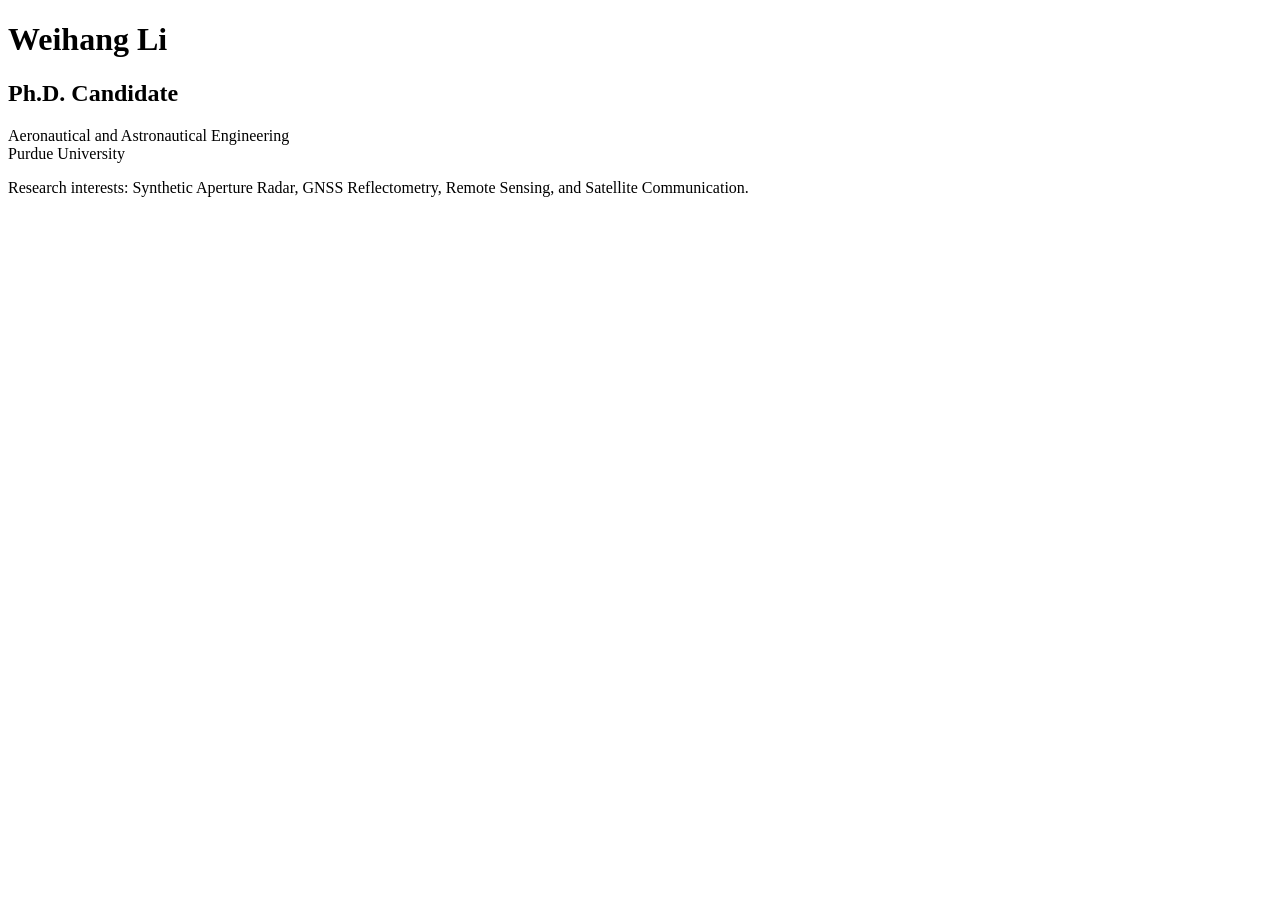
==== index.html @ 522d4e04 "Add initial index.html for personal webpage" ====
<!DOCTYPE html>
<html lang="en">

<head>
    <meta charset="UTF-8">
    <meta name="viewport" content="width=device-width, initial-scale=1.0">

    <title>Weihang Li</title>
</head>

<body>

    <h1>Weihang Li</h1>

    <h2>Ph.D. Candidate</h2>

    <p>
        Aeronautical and Astronautical Engineering<br>
        Purdue University
    </p>

    <p>
        Research interests: Synthetic Aperture Radar,
        GNSS Reflectometry, Remote Sensing,
        and Satellite Communication.
    </p>

</body>

</html>
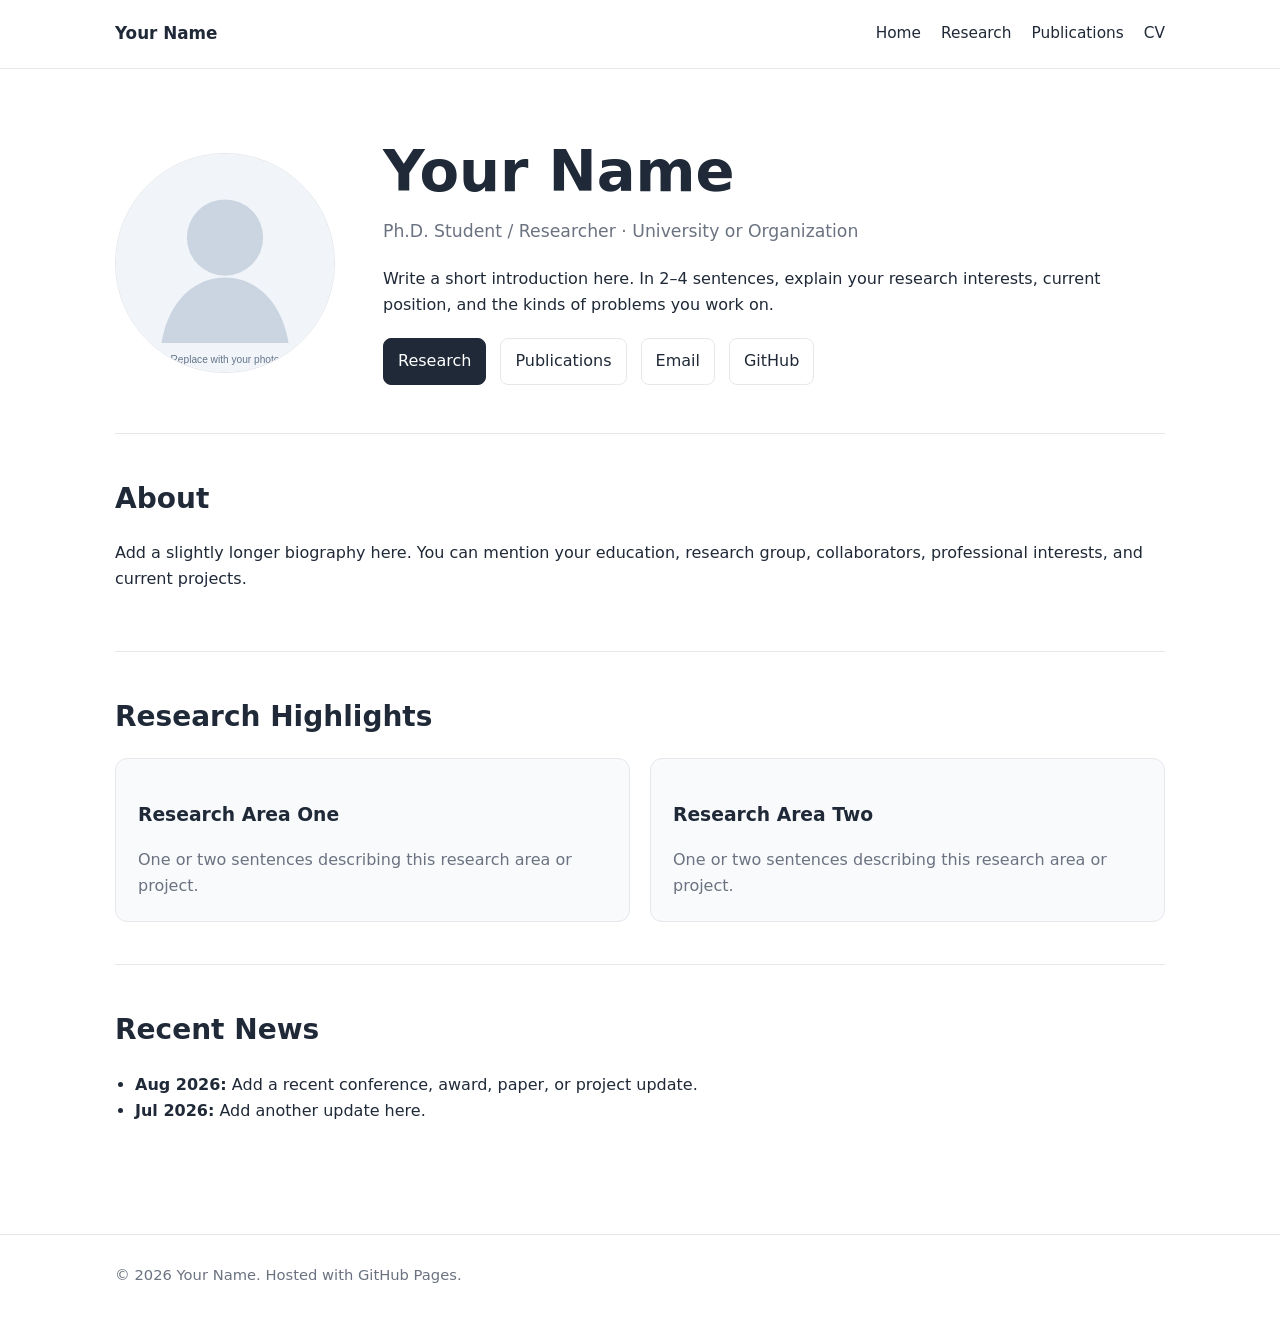
==== commit eea62d05: "Add files via upload" ====
--- a/index.html
+++ b/index.html
@@ -1,30 +1,78 @@
-<!DOCTYPE html>
+<!doctype html>
 <html lang="en">
+<head>
+  <meta charset="utf-8">
+  <meta name="viewport" content="width=device-width, initial-scale=1">
+  <meta name="description" content="Personal academic website">
+  <title>Your Name</title>
+  <link rel="stylesheet" href="assets/css/style.css">
+</head>
+<body>
+<header class="site-header">
+  <div class="container nav">
+    <a class="brand" href="index.html">Your Name</a>
+    <nav class="nav-links" aria-label="Main navigation">
+      <a href="index.html">Home</a>
+      <a href="research.html">Research</a>
+      <a href="publications.html">Publications</a>
+      <a href="cv.html">CV</a>
+    </nav>
+  </div>
+</header>
 
-<head>
-    <meta charset="UTF-8">
-    <meta name="viewport" content="width=device-width, initial-scale=1.0">
+<main class="container">
+  <section class="hero">
+    <img class="profile-photo" src="assets/images/profile.svg" alt="Your Name">
+    <div>
+      <h1>Your Name</h1>
+      <p class="subtitle">Ph.D. Student / Researcher · University or Organization</p>
+      <p>
+        Write a short introduction here. In 2–4 sentences, explain your research interests,
+        current position, and the kinds of problems you work on.
+      </p>
+      <div class="quick-links">
+        <a class="button primary" href="research.html">Research</a>
+        <a class="button" href="publications.html">Publications</a>
+        <a class="button" href="mailto:your.email@example.com">Email</a>
+        <a class="button" href="https://github.com/yourusername">GitHub</a>
+      </div>
+    </div>
+  </section>
 
-    <title>Weihang Li</title>
-</head>
+  <section class="section-divider">
+    <h2>About</h2>
+    <p>
+      Add a slightly longer biography here. You can mention your education, research group,
+      collaborators, professional interests, and current projects.
+    </p>
+  </section>
 
-<body>
+  <section class="section-divider">
+    <h2>Research Highlights</h2>
+    <div class="grid">
+      <article class="card">
+        <h3>Research Area One</h3>
+        <p>One or two sentences describing this research area or project.</p>
+      </article>
+      <article class="card">
+        <h3>Research Area Two</h3>
+        <p>One or two sentences describing this research area or project.</p>
+      </article>
+    </div>
+  </section>
 
-    <h1>Weihang Li</h1>
+  <section class="section-divider">
+    <h2>Recent News</h2>
+    <ul class="list">
+      <li><strong>Aug 2026:</strong> Add a recent conference, award, paper, or project update.</li>
+      <li><strong>Jul 2026:</strong> Add another update here.</li>
+    </ul>
+  </section>
+</main>
 
-    <h2>Ph.D. Candidate</h2>
-
-    <p>
-        Aeronautical and Astronautical Engineering<br>
-        Purdue University
-    </p>
-
-    <p>
-        Research interests: Synthetic Aperture Radar,
-        GNSS Reflectometry, Remote Sensing,
-        and Satellite Communication.
-    </p>
-
+<footer>
+  <div class="container">© <span id="year"></span> Your Name. Hosted with GitHub Pages.</div>
+</footer>
+<script>document.getElementById('year').textContent = new Date().getFullYear();</script>
 </body>
-
 </html>
--- a/assets/css/style.css
+++ b/assets/css/style.css
@@ -0,0 +1,90 @@
+:root {
+  --bg: #ffffff;
+  --text: #1f2937;
+  --muted: #6b7280;
+  --line: #e5e7eb;
+  --accent: #1d4ed8;
+  --card: #f8fafc;
+  --max-width: 1050px;
+}
+
+* { box-sizing: border-box; }
+html { scroll-behavior: smooth; }
+body {
+  margin: 0;
+  font-family: Inter, ui-sans-serif, system-ui, -apple-system, BlinkMacSystemFont, "Segoe UI", sans-serif;
+  color: var(--text);
+  background: var(--bg);
+  line-height: 1.65;
+}
+a { color: var(--accent); text-decoration: none; }
+a:hover { text-decoration: underline; }
+
+.container { width: min(92%, var(--max-width)); margin: 0 auto; }
+.site-header {
+  position: sticky;
+  top: 0;
+  z-index: 10;
+  background: rgba(255,255,255,.96);
+  border-bottom: 1px solid var(--line);
+}
+.nav {
+  min-height: 68px;
+  display: flex;
+  align-items: center;
+  justify-content: space-between;
+  gap: 24px;
+}
+.brand { font-size: 1.05rem; font-weight: 700; color: var(--text); }
+.nav-links { display: flex; flex-wrap: wrap; gap: 20px; }
+.nav-links a { color: var(--text); font-size: .96rem; }
+
+.hero {
+  display: grid;
+  grid-template-columns: 220px 1fr;
+  gap: 48px;
+  align-items: center;
+  padding: 72px 0 48px;
+}
+.profile-photo {
+  width: 220px;
+  height: 220px;
+  border-radius: 50%;
+  object-fit: cover;
+  border: 1px solid var(--line);
+}
+h1 { font-size: clamp(2.2rem, 5vw, 3.6rem); line-height: 1.08; margin: 0 0 14px; }
+h2 { font-size: 1.75rem; margin: 0 0 18px; }
+h3 { margin-bottom: 6px; }
+.subtitle { color: var(--muted); font-size: 1.08rem; margin: 0 0 20px; }
+.quick-links { display: flex; flex-wrap: wrap; gap: 14px; margin-top: 20px; }
+.button {
+  display: inline-block;
+  padding: 9px 14px;
+  border: 1px solid var(--line);
+  border-radius: 8px;
+  color: var(--text);
+  background: white;
+}
+.button.primary { background: var(--text); color: white; border-color: var(--text); }
+
+section { padding: 42px 0; }
+.section-divider { border-top: 1px solid var(--line); }
+.grid { display: grid; grid-template-columns: repeat(2, 1fr); gap: 20px; }
+.card { background: var(--card); border: 1px solid var(--line); border-radius: 12px; padding: 22px; }
+.card p { margin-bottom: 0; color: var(--muted); }
+.list { padding-left: 20px; }
+.meta { color: var(--muted); font-size: .94rem; }
+.page-header { padding: 64px 0 24px; }
+.page-header h1 { font-size: 2.6rem; }
+.content-block { margin-bottom: 34px; }
+.publication { padding: 20px 0; border-bottom: 1px solid var(--line); }
+.publication:last-child { border-bottom: 0; }
+footer { margin-top: 52px; border-top: 1px solid var(--line); padding: 28px 0 40px; color: var(--muted); font-size: .92rem; }
+
+@media (max-width: 720px) {
+  .nav { align-items: flex-start; padding: 16px 0; flex-direction: column; gap: 10px; }
+  .hero { grid-template-columns: 1fr; gap: 28px; padding-top: 48px; }
+  .profile-photo { width: 170px; height: 170px; }
+  .grid { grid-template-columns: 1fr; }
+}
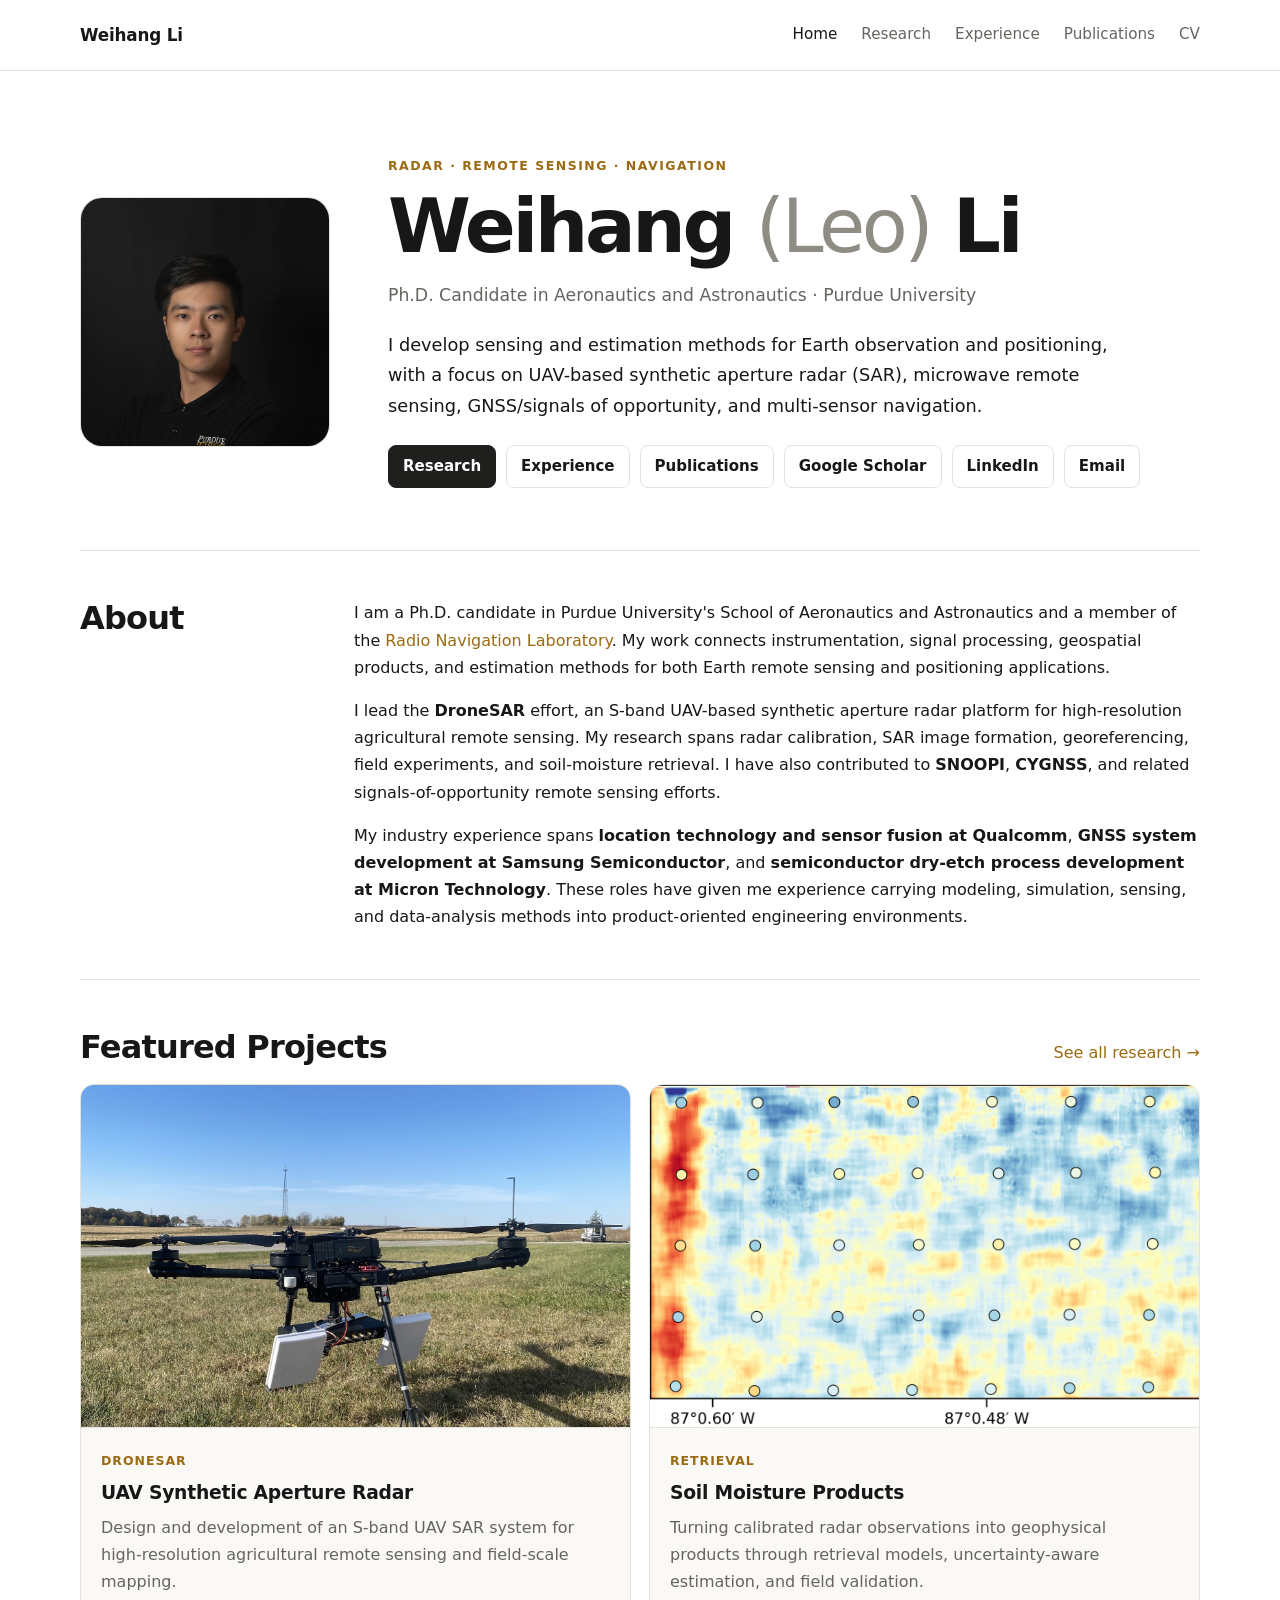
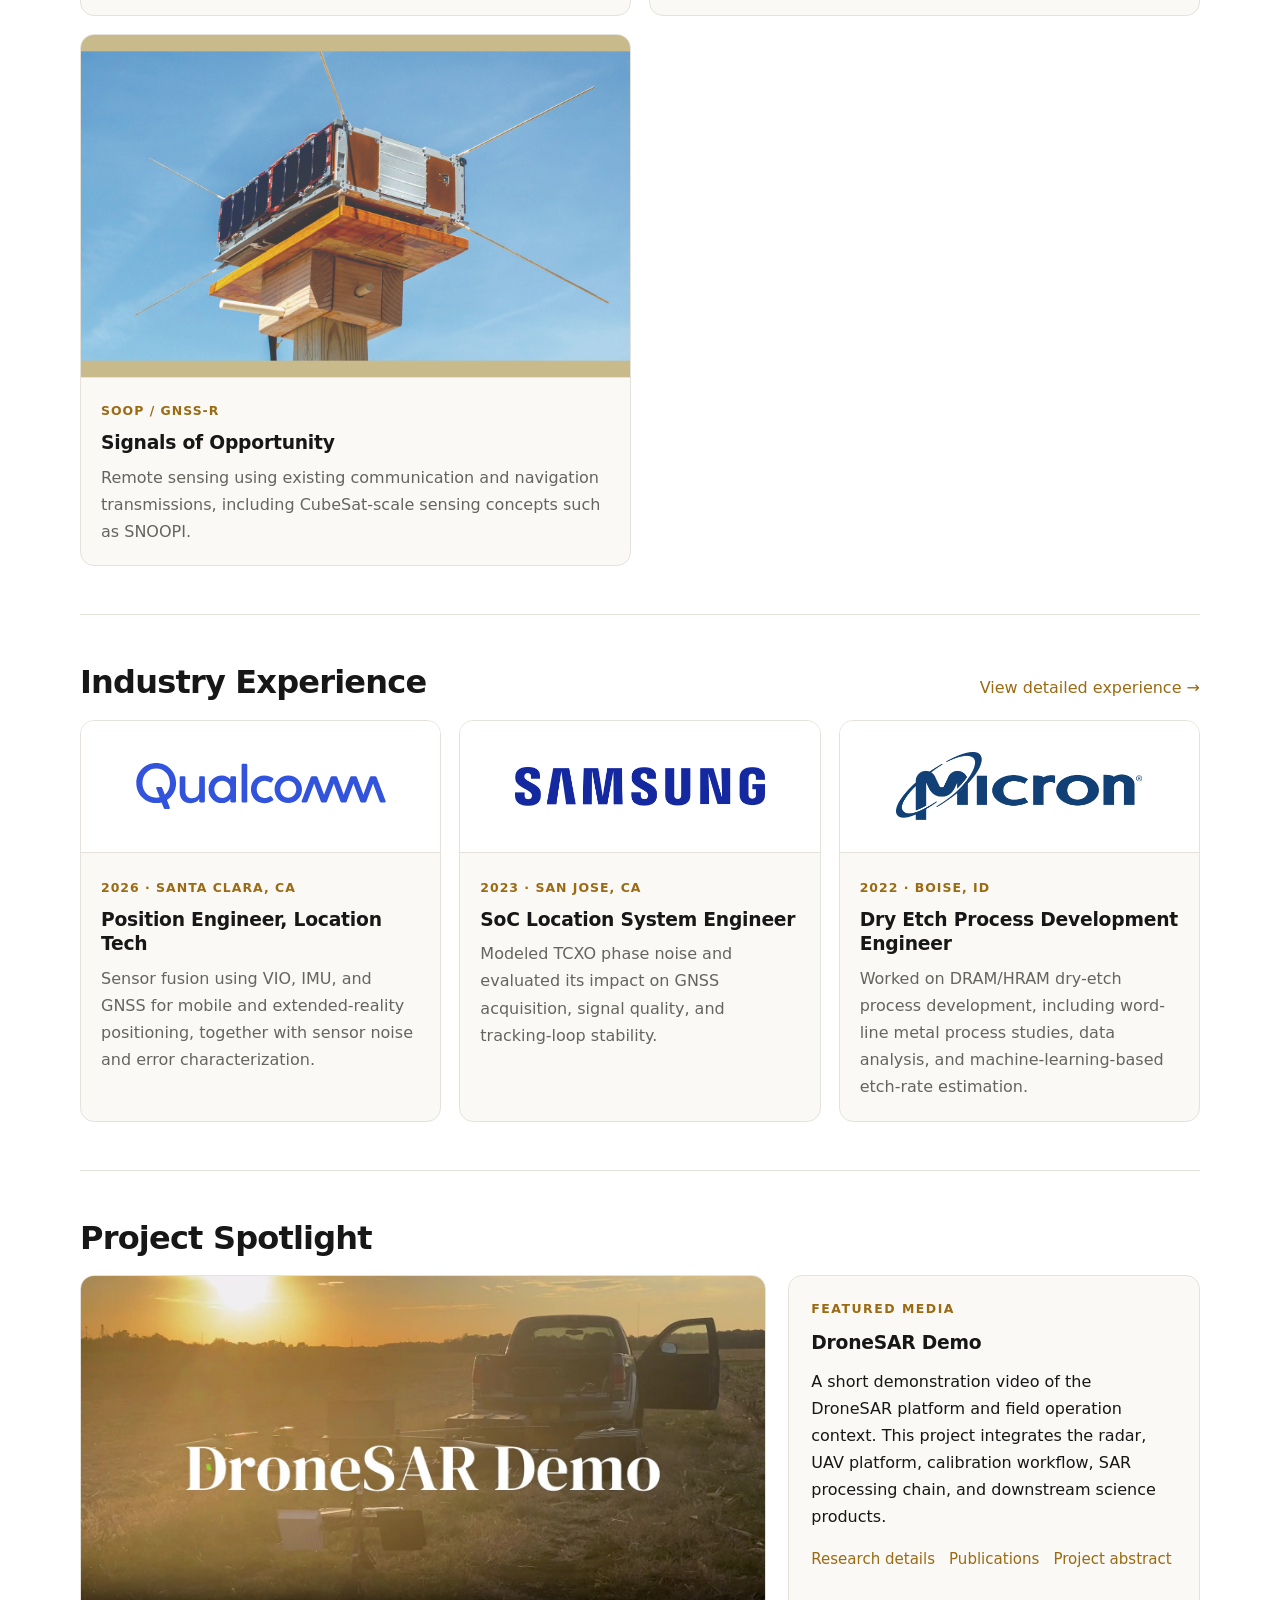
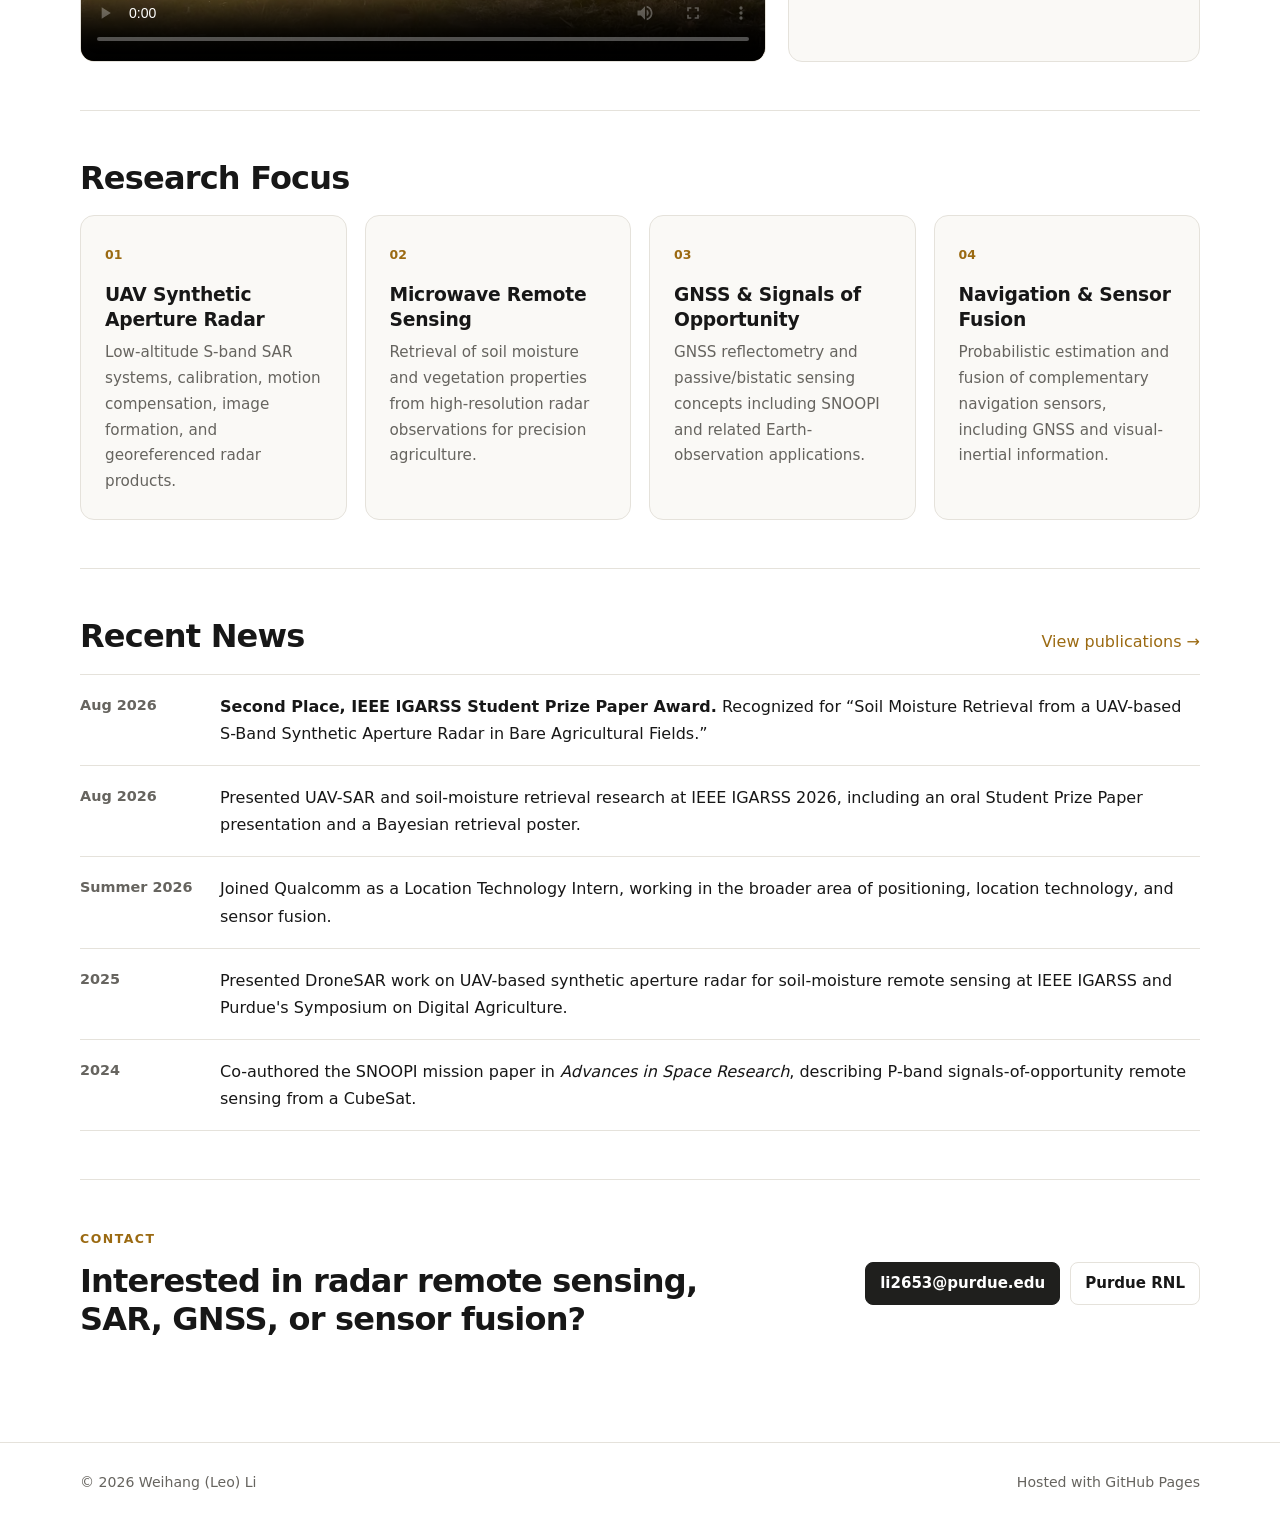
==== commit f43126fe: "Add files via upload" ====
--- a/index.html
+++ b/index.html
@@ -3,17 +3,19 @@
 <head>
   <meta charset="utf-8">
   <meta name="viewport" content="width=device-width, initial-scale=1">
-  <meta name="description" content="Personal academic website">
-  <title>Your Name</title>
+  <meta name="description" content="Weihang (Leo) Li — Ph.D. Candidate at Purdue University working on radar remote sensing, synthetic aperture radar, signals of opportunity, and positioning/sensor fusion.">
+  <meta name="author" content="Weihang Li">
+  <title>Weihang (Leo) Li</title>
   <link rel="stylesheet" href="assets/css/style.css">
 </head>
 <body>
 <header class="site-header">
   <div class="container nav">
-    <a class="brand" href="index.html">Your Name</a>
+    <a class="brand" href="index.html">Weihang Li</a>
     <nav class="nav-links" aria-label="Main navigation">
-      <a href="index.html">Home</a>
+      <a class="active" href="index.html">Home</a>
       <a href="research.html">Research</a>
+      <a href="experience.html">Experience</a>
       <a href="publications.html">Publications</a>
       <a href="cv.html">CV</a>
     </nav>
@@ -22,56 +24,229 @@
 
 <main class="container">
   <section class="hero">
-    <img class="profile-photo" src="assets/images/profile.svg" alt="Your Name">
-    <div>
-      <h1>Your Name</h1>
-      <p class="subtitle">Ph.D. Student / Researcher · University or Organization</p>
-      <p>
-        Write a short introduction here. In 2–4 sentences, explain your research interests,
-        current position, and the kinds of problems you work on.
+    <img class="profile-photo" src="assets/images/profile.jpg" alt="Weihang (Leo) Li portrait">
+    <div>
+      <p class="eyebrow">Radar · Remote Sensing · Navigation</p>
+      <h1>Weihang <span class="muted-name">(Leo)</span> Li</h1>
+      <p class="subtitle">Ph.D. Candidate in Aeronautics and Astronautics · Purdue University</p>
+      <p class="lead">
+        I develop sensing and estimation methods for Earth observation and positioning, with a focus on
+        UAV-based synthetic aperture radar (SAR), microwave remote sensing, GNSS/signals of opportunity,
+        and multi-sensor navigation.
       </p>
       <div class="quick-links">
         <a class="button primary" href="research.html">Research</a>
+        <a class="button" href="experience.html">Experience</a>
         <a class="button" href="publications.html">Publications</a>
-        <a class="button" href="mailto:your.email@example.com">Email</a>
-        <a class="button" href="https://github.com/yourusername">GitHub</a>
-      </div>
-    </div>
-  </section>
-
-  <section class="section-divider">
-    <h2>About</h2>
-    <p>
-      Add a slightly longer biography here. You can mention your education, research group,
-      collaborators, professional interests, and current projects.
-    </p>
-  </section>
-
-  <section class="section-divider">
-    <h2>Research Highlights</h2>
-    <div class="grid">
-      <article class="card">
-        <h3>Research Area One</h3>
-        <p>One or two sentences describing this research area or project.</p>
-      </article>
-      <article class="card">
-        <h3>Research Area Two</h3>
-        <p>One or two sentences describing this research area or project.</p>
-      </article>
-    </div>
-  </section>
-
-  <section class="section-divider">
-    <h2>Recent News</h2>
-    <ul class="list">
-      <li><strong>Aug 2026:</strong> Add a recent conference, award, paper, or project update.</li>
-      <li><strong>Jul 2026:</strong> Add another update here.</li>
-    </ul>
+        <a class="button" href="https://scholar.google.com/citations?user=dfO99kAAAAAJ&amp;hl=en" target="_blank" rel="noopener">Google Scholar</a>
+        <a class="button" href="https://www.linkedin.com/in/weihang-li-purdue/" target="_blank" rel="noopener">LinkedIn</a>
+        <a class="button" href="mailto:li2653@purdue.edu">Email</a>
+      </div>
+    </div>
+  </section>
+
+  <section class="section-divider two-col">
+    <div>
+      <h2>About</h2>
+    </div>
+    <div>
+      <p>
+        I am a Ph.D. candidate in Purdue University's School of Aeronautics and Astronautics and a member of the
+        <a href="https://engineering.purdue.edu/RNL/" target="_blank" rel="noopener">Radio Navigation Laboratory</a>.
+        My work connects instrumentation, signal processing, geospatial products, and estimation methods for both
+        Earth remote sensing and positioning applications.
+      </p>
+      <p>
+        I lead the <strong>DroneSAR</strong> effort, an S-band UAV-based synthetic aperture radar platform for high-resolution
+        agricultural remote sensing. My research spans radar calibration, SAR image formation, georeferencing,
+        field experiments, and soil-moisture retrieval. I have also contributed to <strong>SNOOPI</strong>, <strong>CYGNSS</strong>, and
+        related signals-of-opportunity remote sensing efforts.
+      </p>
+      <p>
+        My industry experience spans <strong>location technology and sensor fusion at Qualcomm</strong>,
+        <strong>GNSS system development at Samsung Semiconductor</strong>, and <strong>semiconductor dry-etch process development at Micron Technology</strong>.
+        These roles have given me experience carrying modeling, simulation, sensing, and data-analysis methods into product-oriented engineering environments.
+      </p>
+    </div>
+  </section>
+
+  <section class="section-divider">
+    <div class="section-heading-row">
+      <h2>Featured Projects</h2>
+      <a href="research.html">See all research →</a>
+    </div>
+    <div class="feature-grid">
+      <article class="feature-card">
+        <img src="assets/images/dronesar-system.jpg" alt="DroneSAR UAV platform with radar payload">
+        <div class="feature-body">
+          <span class="feature-tag">DroneSAR</span>
+          <h3>UAV Synthetic Aperture Radar</h3>
+          <p>Design and development of an S-band UAV SAR system for high-resolution agricultural remote sensing and field-scale mapping.</p>
+        </div>
+      </article>
+
+      <article class="feature-card">
+        <img src="assets/images/soil-moisture-map.png" alt="Soil moisture retrieval map">
+        <div class="feature-body">
+          <span class="feature-tag">Retrieval</span>
+          <h3>Soil Moisture Products</h3>
+          <p>Turning calibrated radar observations into geophysical products through retrieval models, uncertainty-aware estimation, and field validation.</p>
+        </div>
+      </article>
+
+      <article class="feature-card">
+        <img src="assets/images/snoopi-mission.png" alt="SNOOPI signals-of-opportunity mission image">
+        <div class="feature-body">
+          <span class="feature-tag">SoOp / GNSS-R</span>
+          <h3>Signals of Opportunity</h3>
+          <p>Remote sensing using existing communication and navigation transmissions, including CubeSat-scale sensing concepts such as SNOOPI.</p>
+        </div>
+      </article>
+
+
+    </div>
+  </section>
+
+  <section class="section-divider">
+    <div class="section-heading-row">
+      <h2>Industry Experience</h2>
+      <a href="experience.html">View detailed experience →</a>
+    </div>
+    <div class="experience-card-grid">
+      <article class="experience-card">
+        <div class="experience-logo-box">
+          <img src="assets/images/qualcomm-logo.svg" alt="Qualcomm logo">
+        </div>
+        <div class="experience-card-body">
+          <span class="feature-tag">2026 · Santa Clara, CA</span>
+          <h3>Position Engineer, Location Tech</h3>
+          <p>Sensor fusion using VIO, IMU, and GNSS for mobile and extended-reality positioning, together with sensor noise and error characterization.</p>
+        </div>
+      </article>
+
+      <article class="experience-card">
+        <div class="experience-logo-box">
+          <img src="assets/images/samsung-logo.webp" alt="Samsung logo">
+        </div>
+        <div class="experience-card-body">
+          <span class="feature-tag">2023 · San Jose, CA</span>
+          <h3>SoC Location System Engineer</h3>
+          <p>Modeled TCXO phase noise and evaluated its impact on GNSS acquisition, signal quality, and tracking-loop stability.</p>
+        </div>
+      </article>
+
+      <article class="experience-card">
+        <div class="experience-logo-box">
+          <img src="assets/images/micron-logo.webp" alt="Micron Technology logo">
+        </div>
+        <div class="experience-card-body">
+          <span class="feature-tag">2022 · Boise, ID</span>
+          <h3>Dry Etch Process Development Engineer</h3>
+          <p>Worked on DRAM/HRAM dry-etch process development, including word-line metal process studies, data analysis, and machine-learning-based etch-rate estimation.</p>
+        </div>
+      </article>
+    </div>
+  </section>
+
+  <section class="section-divider">
+    <h2>Project Spotlight</h2>
+    <div class="video-panel">
+      <div>
+        <video controls preload="metadata" poster="assets/images/dronesar-demo-poster.jpg">
+          <source src="assets/media/DroneSAR_Demo_web.mp4" type="video/mp4">
+          Your browser does not support the video tag.
+        </video>
+      </div>
+      <div class="text-panel">
+        <p class="eyebrow">Featured media</p>
+        <h3>DroneSAR Demo</h3>
+        <p>
+          A short demonstration video of the DroneSAR platform and field operation context. This project integrates the radar,
+          UAV platform, calibration workflow, SAR processing chain, and downstream science products.
+        </p>
+        <div class="inline-links">
+          <a href="research.html">Research details</a>
+          <a href="publications.html">Publications</a>
+          <a href="https://docs.lib.purdue.edu/sydag/2025/posters/20/" target="_blank" rel="noopener">Project abstract</a>
+        </div>
+      </div>
+    </div>
+  </section>
+
+  <section class="section-divider">
+    <div class="section-heading-row">
+      <h2>Research Focus</h2>
+    </div>
+    <div class="grid grid-4">
+      <article class="card">
+        <span class="card-kicker">01</span>
+        <h3>UAV Synthetic Aperture Radar</h3>
+        <p>Low-altitude S-band SAR systems, calibration, motion compensation, image formation, and georeferenced radar products.</p>
+      </article>
+      <article class="card">
+        <span class="card-kicker">02</span>
+        <h3>Microwave Remote Sensing</h3>
+        <p>Retrieval of soil moisture and vegetation properties from high-resolution radar observations for precision agriculture.</p>
+      </article>
+      <article class="card">
+        <span class="card-kicker">03</span>
+        <h3>GNSS & Signals of Opportunity</h3>
+        <p>GNSS reflectometry and passive/bistatic sensing concepts including SNOOPI and related Earth-observation applications.</p>
+      </article>
+      <article class="card">
+        <span class="card-kicker">04</span>
+        <h3>Navigation & Sensor Fusion</h3>
+        <p>Probabilistic estimation and fusion of complementary navigation sensors, including GNSS and visual-inertial information.</p>
+      </article>
+    </div>
+  </section>
+
+  <section class="section-divider">
+    <div class="section-heading-row">
+      <h2>Recent News</h2>
+      <a href="publications.html">View publications →</a>
+    </div>
+    <div class="timeline">
+      <div class="timeline-item">
+        <div class="timeline-date">Aug 2026</div>
+        <div><strong>Second Place, IEEE IGARSS Student Prize Paper Award.</strong> Recognized for “Soil Moisture Retrieval from a UAV-based S-Band Synthetic Aperture Radar in Bare Agricultural Fields.”</div>
+      </div>
+      <div class="timeline-item">
+        <div class="timeline-date">Aug 2026</div>
+        <div>Presented UAV-SAR and soil-moisture retrieval research at IEEE IGARSS 2026, including an oral Student Prize Paper presentation and a Bayesian retrieval poster.</div>
+      </div>
+      <div class="timeline-item">
+        <div class="timeline-date">Summer 2026</div>
+        <div>Joined Qualcomm as a Location Technology Intern, working in the broader area of positioning, location technology, and sensor fusion.</div>
+      </div>
+      <div class="timeline-item">
+        <div class="timeline-date">2025</div>
+        <div>Presented DroneSAR work on UAV-based synthetic aperture radar for soil-moisture remote sensing at IEEE IGARSS and Purdue's Symposium on Digital Agriculture.</div>
+      </div>
+      <div class="timeline-item">
+        <div class="timeline-date">2024</div>
+        <div>Co-authored the SNOOPI mission paper in <em>Advances in Space Research</em>, describing P-band signals-of-opportunity remote sensing from a CubeSat.</div>
+      </div>
+    </div>
+  </section>
+
+  <section class="section-divider contact-strip">
+    <div>
+      <p class="eyebrow">Contact</p>
+      <h2>Interested in radar remote sensing, SAR, GNSS, or sensor fusion?</h2>
+    </div>
+    <div class="contact-actions">
+      <a class="button primary" href="mailto:li2653@purdue.edu">li2653@purdue.edu</a>
+      <a class="button" href="https://engineering.purdue.edu/RNL/people/" target="_blank" rel="noopener">Purdue RNL</a>
+    </div>
   </section>
 </main>
 
 <footer>
-  <div class="container">© <span id="year"></span> Your Name. Hosted with GitHub Pages.</div>
+  <div class="container footer-row">
+    <span>© <span id="year"></span> Weihang (Leo) Li</span>
+    <span>Hosted with GitHub Pages</span>
+  </div>
 </footer>
 <script>document.getElementById('year').textContent = new Date().getFullYear();</script>
 </body>
--- a/assets/css/style.css
+++ b/assets/css/style.css
@@ -1,11 +1,13 @@
 :root {
   --bg: #ffffff;
-  --text: #1f2937;
-  --muted: #6b7280;
-  --line: #e5e7eb;
-  --accent: #1d4ed8;
-  --card: #f8fafc;
-  --max-width: 1050px;
+  --text: #171717;
+  --muted: #66645f;
+  --line: #e5e2db;
+  --accent: #9b6a12;
+  --accent-soft: #f6f0e3;
+  --card: #faf9f6;
+  --dark: #1f1f1d;
+  --max-width: 1120px;
 }
 
 * { box-sizing: border-box; }
@@ -15,76 +17,386 @@
   font-family: Inter, ui-sans-serif, system-ui, -apple-system, BlinkMacSystemFont, "Segoe UI", sans-serif;
   color: var(--text);
   background: var(--bg);
-  line-height: 1.65;
+  line-height: 1.7;
+  -webkit-font-smoothing: antialiased;
 }
 a { color: var(--accent); text-decoration: none; }
 a:hover { text-decoration: underline; }
+img, video { max-width: 100%; display: block; }
+code { background: var(--card); padding: .12rem .32rem; border: 1px solid var(--line); border-radius: 4px; }
 
 .container { width: min(92%, var(--max-width)); margin: 0 auto; }
 .site-header {
   position: sticky;
   top: 0;
   z-index: 10;
-  background: rgba(255,255,255,.96);
+  background: rgba(255,255,255,.94);
+  backdrop-filter: blur(12px);
   border-bottom: 1px solid var(--line);
 }
 .nav {
-  min-height: 68px;
+  min-height: 70px;
   display: flex;
   align-items: center;
   justify-content: space-between;
-  gap: 24px;
-}
-.brand { font-size: 1.05rem; font-weight: 700; color: var(--text); }
-.nav-links { display: flex; flex-wrap: wrap; gap: 20px; }
-.nav-links a { color: var(--text); font-size: .96rem; }
+  gap: 28px;
+}
+.brand { font-size: 1.05rem; font-weight: 760; color: var(--text); letter-spacing: -.01em; }
+.nav-links { display: flex; flex-wrap: wrap; gap: 24px; }
+.nav-links a { color: var(--muted); font-size: .95rem; }
+.nav-links a.active, .nav-links a:hover { color: var(--text); text-decoration: none; }
 
 .hero {
   display: grid;
-  grid-template-columns: 220px 1fr;
-  gap: 48px;
-  align-items: center;
-  padding: 72px 0 48px;
+  grid-template-columns: 250px 1fr;
+  gap: 58px;
+  align-items: center;
+  padding: 84px 0 62px;
 }
 .profile-photo {
-  width: 220px;
-  height: 220px;
-  border-radius: 50%;
+  width: 250px;
+  height: 250px;
+  border-radius: 22px;
   object-fit: cover;
   border: 1px solid var(--line);
-}
-h1 { font-size: clamp(2.2rem, 5vw, 3.6rem); line-height: 1.08; margin: 0 0 14px; }
-h2 { font-size: 1.75rem; margin: 0 0 18px; }
-h3 { margin-bottom: 6px; }
+  background: var(--card);
+}
+.eyebrow {
+  margin: 0 0 12px;
+  color: var(--accent);
+  font-size: .78rem;
+  font-weight: 800;
+  letter-spacing: .12em;
+  text-transform: uppercase;
+}
+h1 { font-size: clamp(2.45rem, 6vw, 4.7rem); line-height: 1.02; letter-spacing: -.045em; margin: 0 0 16px; }
+h2 { font-size: clamp(1.55rem, 3vw, 2rem); line-height: 1.2; letter-spacing: -.025em; margin: 0 0 18px; }
+h3 { line-height: 1.3; letter-spacing: -.012em; margin: 0 0 8px; }
+p { margin-top: 0; }
 .subtitle { color: var(--muted); font-size: 1.08rem; margin: 0 0 20px; }
-.quick-links { display: flex; flex-wrap: wrap; gap: 14px; margin-top: 20px; }
+.subtitle.wide { max-width: 780px; }
+.lead { max-width: 760px; font-size: 1.11rem; }
+.muted-name { color: #8f8c84; font-weight: 520; }
+.quick-links { display: flex; flex-wrap: wrap; gap: 10px; margin-top: 24px; }
 .button {
-  display: inline-block;
-  padding: 9px 14px;
+  display: inline-flex;
+  align-items: center;
+  min-height: 42px;
+  padding: 8px 14px;
   border: 1px solid var(--line);
   border-radius: 8px;
   color: var(--text);
   background: white;
-}
-.button.primary { background: var(--text); color: white; border-color: var(--text); }
-
-section { padding: 42px 0; }
+  font-size: .94rem;
+  font-weight: 610;
+}
+.button:hover { text-decoration: none; border-color: #c7c2b9; }
+.button.primary { background: var(--dark); color: white; border-color: var(--dark); }
+
+section { padding: 48px 0; }
 .section-divider { border-top: 1px solid var(--line); }
-.grid { display: grid; grid-template-columns: repeat(2, 1fr); gap: 20px; }
-.card { background: var(--card); border: 1px solid var(--line); border-radius: 12px; padding: 22px; }
-.card p { margin-bottom: 0; color: var(--muted); }
-.list { padding-left: 20px; }
-.meta { color: var(--muted); font-size: .94rem; }
-.page-header { padding: 64px 0 24px; }
-.page-header h1 { font-size: 2.6rem; }
-.content-block { margin-bottom: 34px; }
-.publication { padding: 20px 0; border-bottom: 1px solid var(--line); }
+.two-col { display: grid; grid-template-columns: 220px 1fr; gap: 54px; }
+.two-col p:last-child { margin-bottom: 0; }
+.grid { display: grid; grid-template-columns: repeat(2, 1fr); gap: 18px; }
+.grid-4 { grid-template-columns: repeat(4, 1fr); }
+.card {
+  background: var(--card);
+  border: 1px solid var(--line);
+  border-radius: 14px;
+  padding: 24px;
+}
+.card p { margin-bottom: 0; color: var(--muted); font-size: .95rem; }
+.card-kicker { display: inline-block; margin-bottom: 18px; color: var(--accent); font-size: .78rem; font-weight: 800; }
+.section-heading-row { display: flex; align-items: baseline; justify-content: space-between; gap: 20px; }
+.timeline { border-top: 1px solid var(--line); }
+.timeline-item { display: grid; grid-template-columns: 120px 1fr; gap: 20px; padding: 18px 0; border-bottom: 1px solid var(--line); }
+.timeline-date { color: var(--muted); font-size: .9rem; font-weight: 650; }
+.contact-strip { display: flex; justify-content: space-between; align-items: center; gap: 40px; }
+.contact-strip h2 { max-width: 660px; margin-bottom: 0; }
+.contact-actions { display: flex; flex-wrap: wrap; gap: 10px; justify-content: flex-end; }
+
+.page-header { padding: 74px 0 36px; }
+.page-header h1 { font-size: clamp(2.4rem, 5vw, 4rem); max-width: 900px; }
+.research-project {
+  display: grid;
+  grid-template-columns: minmax(0, 1.08fr) minmax(300px, .92fr);
+  gap: 58px;
+  align-items: start;
+  padding: 58px 0;
+}
+.research-project.reverse .research-copy { order: 2; }
+.research-project.reverse .research-visual { order: 1; }
+.project-number { color: var(--accent); font-weight: 800; font-size: .82rem; letter-spacing: .06em; text-transform: uppercase; }
+.detail-list { padding-left: 1.2rem; color: var(--muted); }
+.detail-list li { margin: 7px 0; }
+.research-visual img, .research-visual video, .feature-card img, .video-panel video {
+  width: 100%;
+  border-radius: 14px;
+  border: 1px solid var(--line);
+  background: var(--card);
+}
+.research-media-stack { display: grid; gap: 14px; }
+.image-note { margin: 8px 2px 0; color: var(--muted); font-size: .84rem; }
+.link-row { margin-top: 24px; font-weight: 650; }
+.text-panel {
+  background: var(--card);
+  border: 1px solid var(--line);
+  border-radius: 14px;
+  padding: 22px;
+}
+.text-panel h3 { margin-bottom: 12px; }
+.text-panel p:last-child, .text-panel ul:last-child { margin-bottom: 0; }
+.list-tight { margin: 0; padding-left: 1.15rem; color: var(--muted); }
+.list-tight li { margin: 6px 0; }
+.small-note { font-size: .88rem; color: var(--muted); }
+
+.feature-grid {
+  display: grid;
+  grid-template-columns: repeat(2, minmax(0, 1fr));
+  gap: 18px;
+}
+.feature-card {
+  background: var(--card);
+  border: 1px solid var(--line);
+  border-radius: 14px;
+  overflow: hidden;
+}
+.feature-card img { aspect-ratio: 16 / 10; object-fit: cover; border: 0; border-bottom: 1px solid var(--line); border-radius: 0; }
+.feature-card .feature-body { padding: 18px 20px 20px; }
+.feature-card .feature-tag {
+  display: inline-block;
+  color: var(--accent);
+  font-size: .78rem;
+  font-weight: 800;
+  letter-spacing: .08em;
+  text-transform: uppercase;
+  margin-bottom: 10px;
+}
+.feature-card p { margin-bottom: 0; color: var(--muted); }
+.feature-card.text-only .feature-body { padding-top: 22px; }
+
+.video-panel {
+  display: grid;
+  grid-template-columns: minmax(0, 1.25fr) minmax(250px, .75fr);
+  gap: 22px;
+  align-items: start;
+}
+.video-panel .text-panel { height: 100%; }
+.inline-links { display: flex; flex-wrap: wrap; gap: 8px 14px; font-size: .94rem; margin-top: 14px; }
+
+.pub-section { padding: 42px 0; }
+.publication {
+  display: grid;
+  grid-template-columns: 88px 1fr;
+  gap: 22px;
+  padding: 24px 0;
+  border-bottom: 1px solid var(--line);
+}
 .publication:last-child { border-bottom: 0; }
-footer { margin-top: 52px; border-top: 1px solid var(--line); padding: 28px 0 40px; color: var(--muted); font-size: .92rem; }
+.publication h3 { font-size: 1.17rem; }
+.publication p { margin-bottom: 5px; }
+.pub-year { color: var(--muted); font-size: .8rem; font-weight: 800; text-transform: uppercase; letter-spacing: .06em; padding-top: 3px; }
+.publication.featured { background: var(--accent-soft); margin: 0 -18px; padding: 24px 18px; border-radius: 12px; border-bottom: 0; }
+.meta { color: var(--muted); font-size: .93rem; }
+.award-note { color: #7a5109; font-weight: 760; }
+.pub-links { font-size: .92rem; }
+.pub-links span { color: #aaa69d; margin: 0 6px; }
+.note-box { background: var(--card); padding: 24px; border: 1px solid var(--line); border-radius: 12px; margin-top: 20px; }
+.note-box p:last-child { margin-bottom: 0; }
+
+.cv-header { display: flex; justify-content: space-between; gap: 40px; align-items: flex-end; }
+.cv-actions { display: flex; flex-wrap: wrap; gap: 10px; justify-content: flex-end; padding-bottom: 6px; }
+.cv-section { display: grid; grid-template-columns: 140px 1fr; gap: 50px; }
+.cv-label { color: var(--accent); font-size: .78rem; text-transform: uppercase; font-weight: 800; letter-spacing: .1em; padding-top: 5px; }
+.cv-entry { display: grid; grid-template-columns: 1fr auto; gap: 26px; padding: 10px 0 20px; }
+.cv-entry + .cv-entry { border-top: 1px solid var(--line); padding-top: 20px; }
+.cv-entry.stacked { grid-template-columns: 1fr; }
+.cv-entry p:last-child { margin-bottom: 0; }
+.cv-date { color: var(--muted); white-space: nowrap; font-size: .92rem; }
+.tag-list { display: flex; flex-wrap: wrap; gap: 9px; }
+.tag-list span { padding: 6px 10px; border-radius: 999px; background: var(--card); border: 1px solid var(--line); font-size: .88rem; }
+
+footer { margin-top: 56px; border-top: 1px solid var(--line); padding: 28px 0 38px; color: var(--muted); font-size: .88rem; }
+.footer-row { display: flex; justify-content: space-between; gap: 20px; }
+
+@media (max-width: 950px) {
+  .grid-4 { grid-template-columns: repeat(2, 1fr); }
+  .research-project, .video-panel { gap: 36px; }
+  .feature-grid { grid-template-columns: 1fr 1fr; }
+}
 
 @media (max-width: 720px) {
-  .nav { align-items: flex-start; padding: 16px 0; flex-direction: column; gap: 10px; }
-  .hero { grid-template-columns: 1fr; gap: 28px; padding-top: 48px; }
-  .profile-photo { width: 170px; height: 170px; }
-  .grid { grid-template-columns: 1fr; }
-}
+  .nav { align-items: flex-start; padding: 15px 0; flex-direction: column; gap: 10px; }
+  .nav-links { gap: 17px; }
+  .hero { grid-template-columns: 1fr; gap: 30px; padding-top: 50px; }
+  .profile-photo { width: 190px; height: 190px; }
+  .two-col, .cv-section { grid-template-columns: 1fr; gap: 14px; }
+  .grid, .grid-4, .feature-grid { grid-template-columns: 1fr; }
+  .timeline-item { grid-template-columns: 1fr; gap: 3px; }
+  .contact-strip, .cv-header { align-items: flex-start; flex-direction: column; }
+  .contact-actions, .cv-actions { justify-content: flex-start; }
+  .research-project, .research-project.reverse, .video-panel { grid-template-columns: 1fr; }
+  .research-project.reverse .research-copy, .research-project.reverse .research-visual { order: initial; }
+  .publication { grid-template-columns: 1fr; gap: 6px; }
+  .cv-entry { grid-template-columns: 1fr; gap: 2px; }
+  .footer-row { flex-direction: column; gap: 4px; }
+}
+
+/* Company / internship branding */
+.company-card .company-logo-wrap,
+.company-project-panel .company-logo-wrap {
+  min-height: 150px;
+  display: flex;
+  align-items: center;
+  justify-content: center;
+  padding: 30px;
+  background: #fff;
+  border-bottom: 1px solid var(--line);
+}
+.company-logo-wrap .company-logo {
+  width: min(84%, 320px);
+  height: auto;
+  border: 0;
+  border-radius: 0;
+  object-fit: contain;
+  background: transparent;
+}
+.company-project-panel {
+  overflow: hidden;
+  border: 1px solid var(--line);
+  border-radius: 14px;
+  background: var(--card);
+}
+.company-project-panel .research-company-logo {
+  border-bottom: 1px solid var(--line);
+}
+.company-project-panel .company-copy-panel {
+  border: 0;
+  border-radius: 0;
+}
+.cv-heading-with-logo {
+  display: flex;
+  align-items: center;
+  justify-content: space-between;
+  gap: 24px;
+  margin-bottom: 2px;
+}
+.cv-heading-with-logo h2 { margin-bottom: 0; }
+.cv-company-logo {
+  width: 155px;
+  height: auto;
+  object-fit: contain;
+}
+
+@media (max-width: 720px) {
+  .cv-heading-with-logo { align-items: flex-start; flex-direction: column; }
+  .cv-company-logo { width: 135px; }
+}
+
+/* Experience page / company cards */
+.experience-card-grid {
+  display: grid;
+  grid-template-columns: repeat(3, minmax(0, 1fr));
+  gap: 18px;
+}
+.experience-card {
+  display: flex;
+  flex-direction: column;
+  background: var(--card);
+  border: 1px solid var(--line);
+  border-radius: 14px;
+  overflow: hidden;
+}
+.experience-logo-box {
+  min-height: 132px;
+  padding: 28px;
+  background: #fff;
+  border-bottom: 1px solid var(--line);
+  display: flex;
+  align-items: center;
+  justify-content: center;
+}
+.experience-logo-box img {
+  width: min(86%, 250px);
+  max-height: 68px;
+  object-fit: contain;
+}
+.experience-card-body { padding: 20px; }
+.experience-card-body p { color: var(--muted); margin-bottom: 0; }
+.experience-card .feature-tag,
+.experience-detail .feature-tag {
+  display: inline-block;
+  color: var(--accent);
+  font-size: .78rem;
+  font-weight: 800;
+  letter-spacing: .08em;
+  text-transform: uppercase;
+  margin-bottom: 10px;
+}
+.experience-detail {
+  display: grid;
+  grid-template-columns: 230px 1fr;
+  gap: 44px;
+  align-items: start;
+  padding: 48px 0;
+}
+.experience-company-panel {
+  background: #fff;
+  border: 1px solid var(--line);
+  border-radius: 14px;
+  min-height: 170px;
+  padding: 32px;
+  display: flex;
+  align-items: center;
+  justify-content: center;
+}
+.experience-company-panel img {
+  width: 100%;
+  max-height: 78px;
+  object-fit: contain;
+}
+.experience-content h2 { margin-bottom: 6px; }
+.experience-role { font-size: 1.05rem; font-weight: 680; margin-bottom: 3px; }
+.experience-meta { color: var(--muted); font-size: .92rem; margin-bottom: 18px; }
+.experience-bullets { padding-left: 1.2rem; margin: 0 0 18px; }
+.experience-bullets li { margin: 8px 0; }
+.experience-source-note {
+  color: var(--muted);
+  font-size: .84rem;
+  border-left: 3px solid var(--line);
+  padding-left: 12px;
+}
+.company-links { display: flex; flex-wrap: wrap; gap: 10px 16px; font-size: .92rem; margin-top: 16px; }
+
+.cv-logo-row {
+  display: grid;
+  grid-template-columns: 120px 1fr auto;
+  gap: 22px;
+  align-items: start;
+  padding: 22px 0;
+  border-bottom: 1px solid var(--line);
+}
+.cv-logo-row:last-child { border-bottom: 0; }
+.cv-logo-box {
+  min-height: 70px;
+  display: flex;
+  align-items: center;
+  justify-content: center;
+  padding: 10px;
+  background: #fff;
+  border: 1px solid var(--line);
+  border-radius: 10px;
+}
+.cv-logo-box img { max-width: 100%; max-height: 48px; object-fit: contain; }
+.cv-logo-row h3 { margin-top: 2px; }
+.cv-logo-row .cv-date { padding-top: 2px; }
+
+@media (max-width: 900px) {
+  .experience-card-grid { grid-template-columns: 1fr; }
+}
+@media (max-width: 720px) {
+  .experience-detail { grid-template-columns: 1fr; gap: 20px; }
+  .experience-company-panel { min-height: 120px; }
+  .cv-logo-row { grid-template-columns: 90px 1fr; }
+  .cv-logo-row .cv-date { grid-column: 2; }
+}
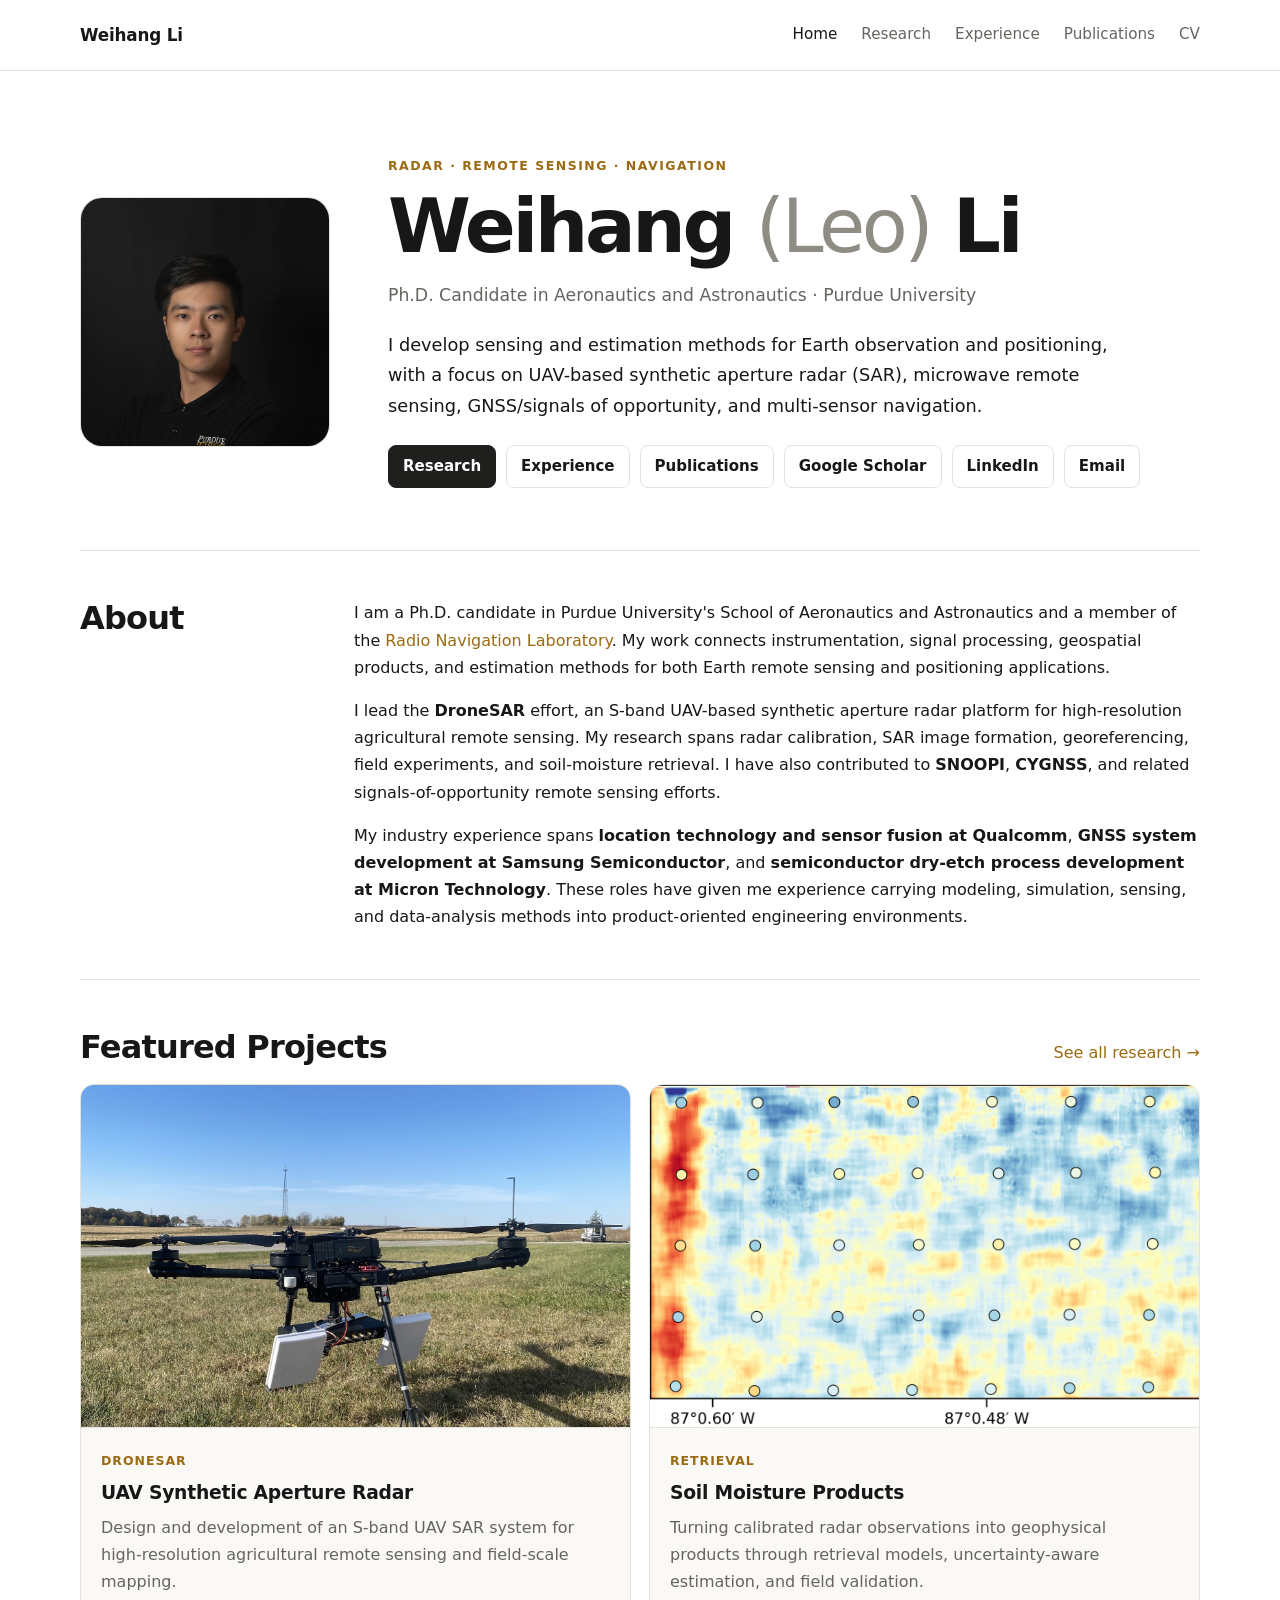
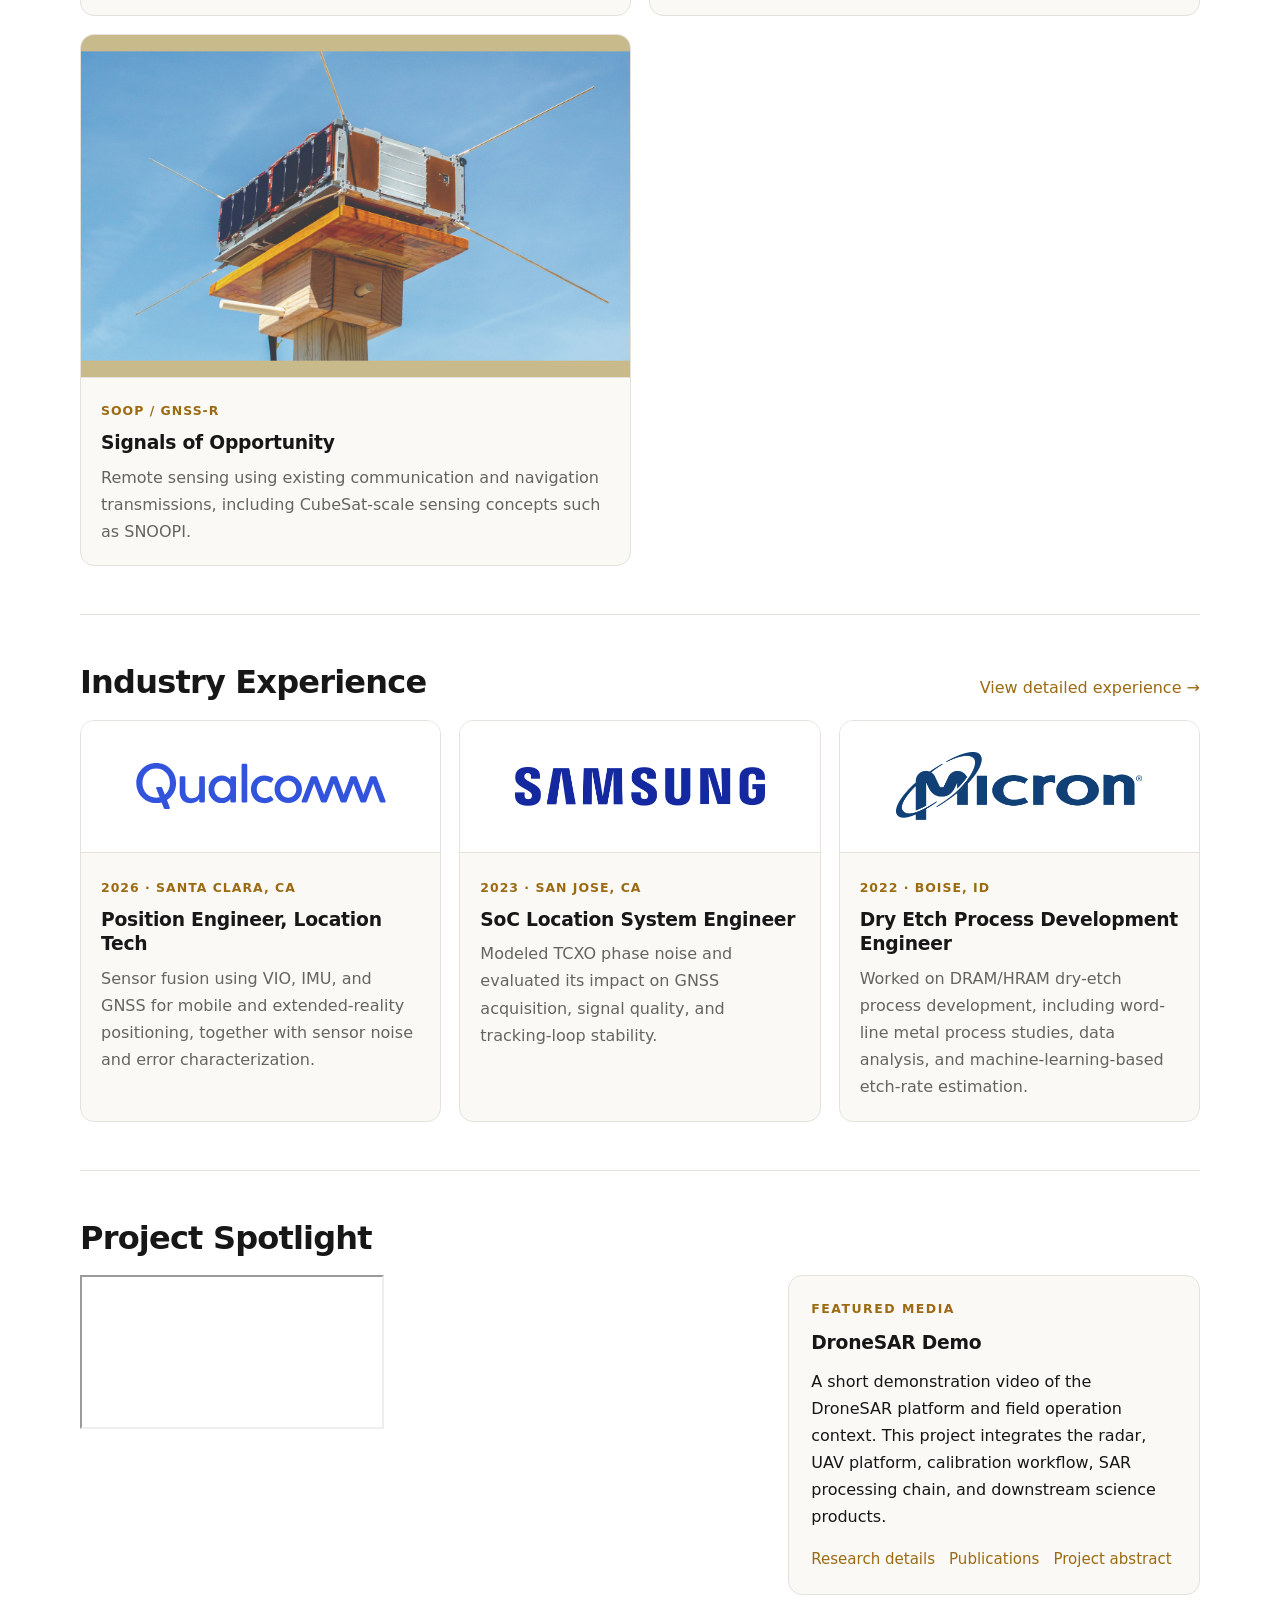
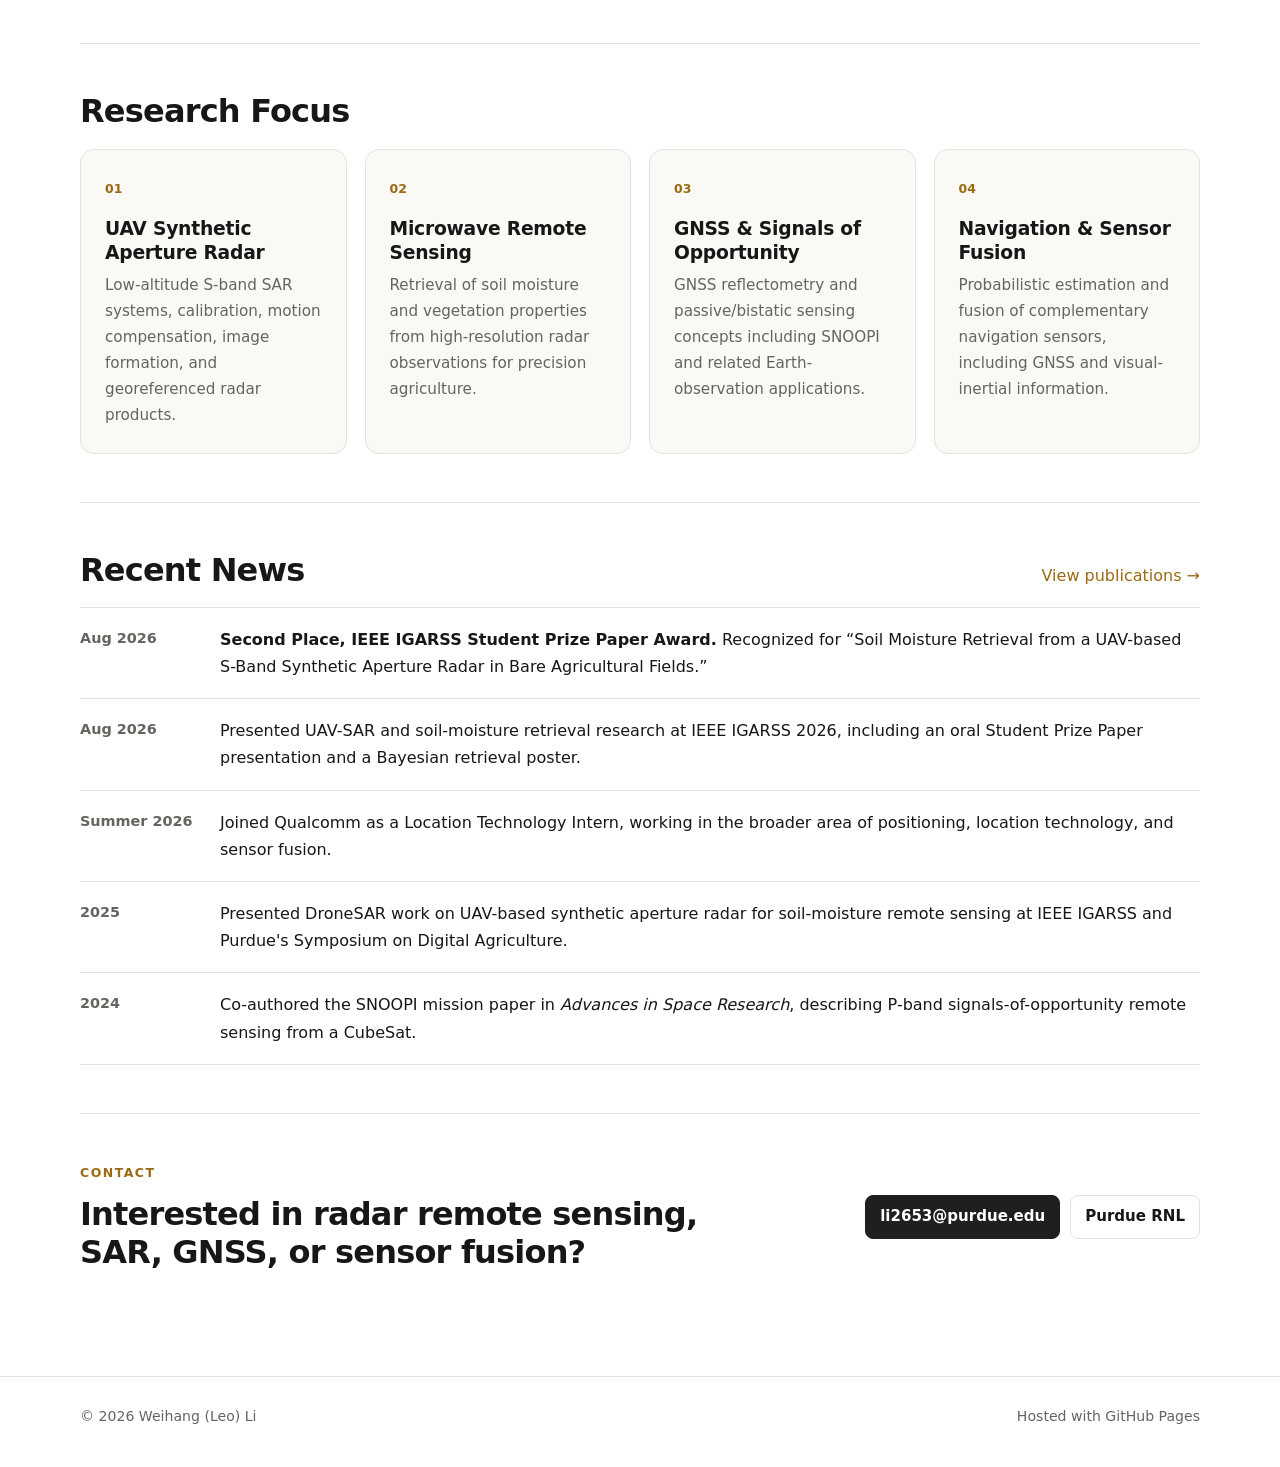
==== commit 6b8cc49e: "Update index.html" ====
--- a/index.html
+++ b/index.html
@@ -152,10 +152,14 @@
     <h2>Project Spotlight</h2>
     <div class="video-panel">
       <div>
-        <video controls preload="metadata" poster="assets/images/dronesar-demo-poster.jpg">
-          <source src="assets/media/DroneSAR_Demo_web.mp4" type="video/mp4">
-          Your browser does not support the video tag.
-        </video>
+        <div class="youtube-video">
+          <iframe
+            src="https://www.youtube.com/embed/8pZynmB-ohs"
+            title="DroneSAR Demo"
+            allow="accelerometer; autoplay; clipboard-write; encrypted-media; gyroscope; picture-in-picture; web-share"
+            allowfullscreen>
+          </iframe>
+        </div>
       </div>
       <div class="text-panel">
         <p class="eyebrow">Featured media</p>
